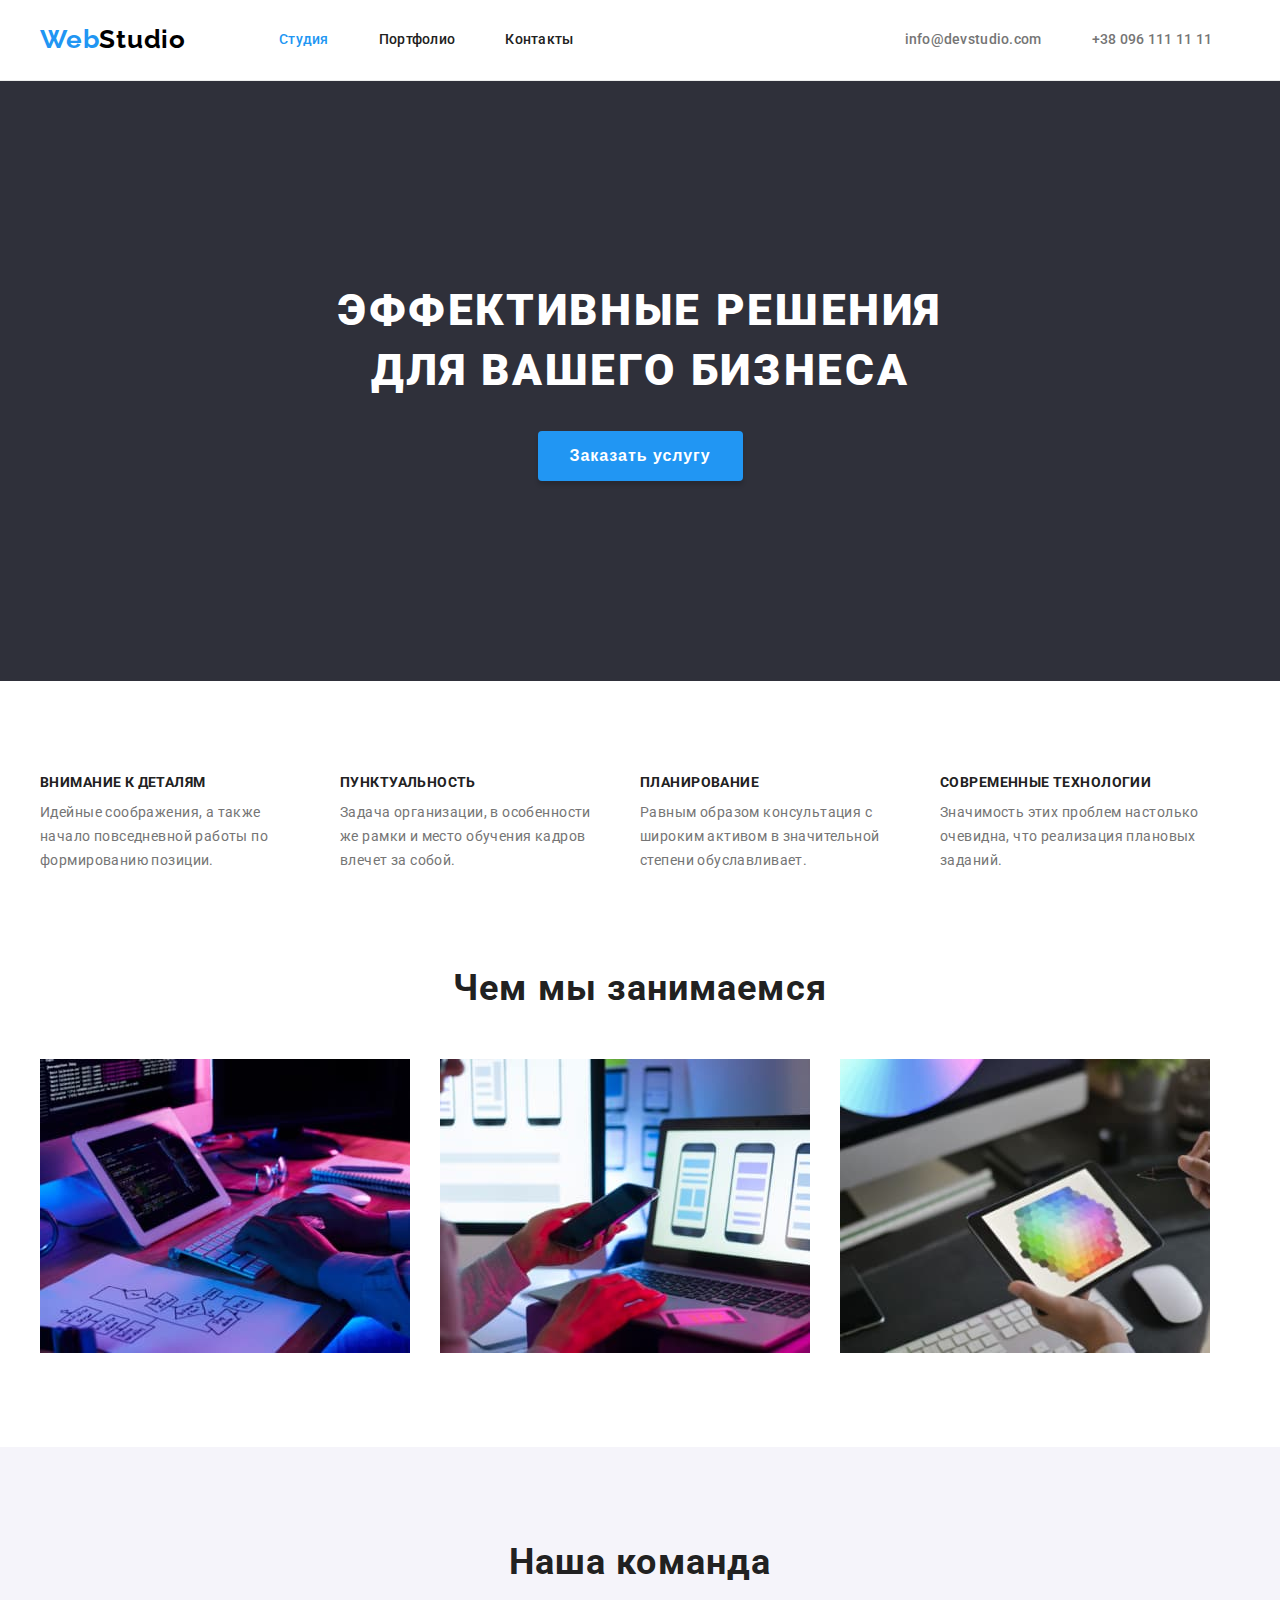
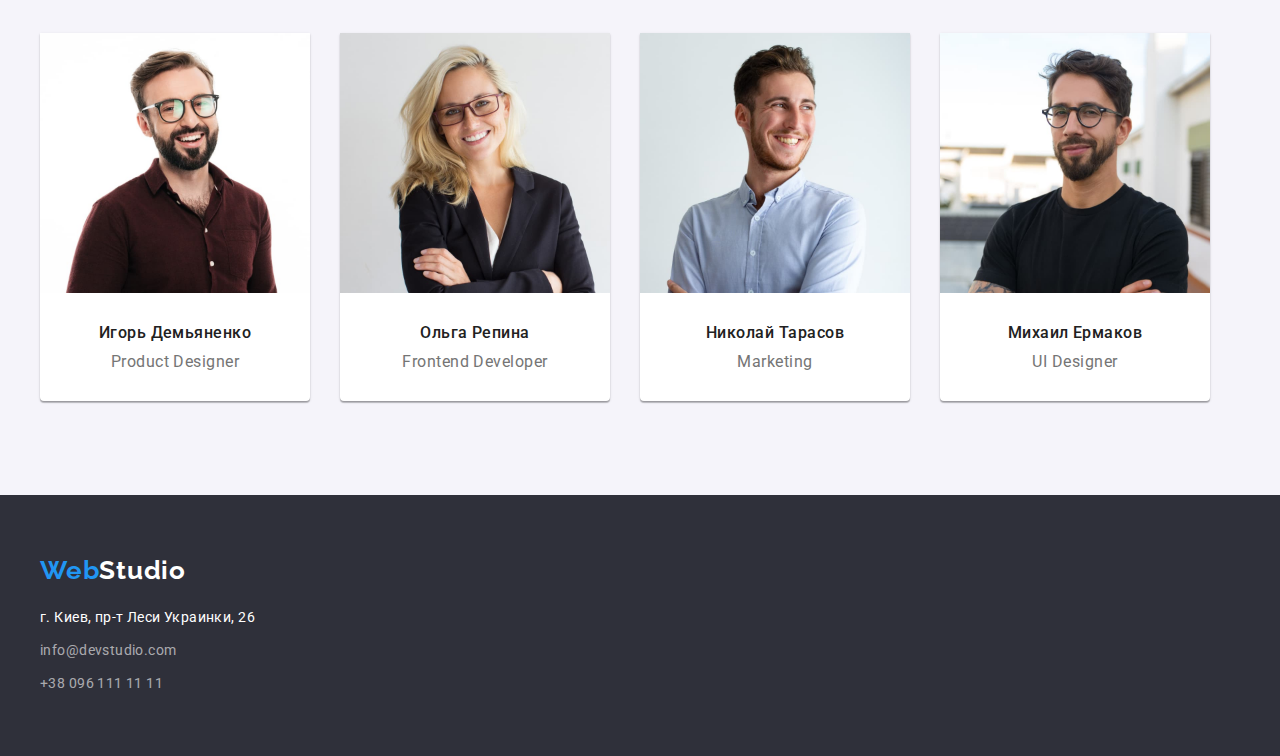
==== index.html @ 3f72c4a2 "flex" ====
<!DOCTYPE html>
<html lang="ru">
    <head>
        <meta charset="UTF-8" />
        <meta http-equiv="X-UA-Compatible" content="IE=edge" />
        <meta name="viewport" content="width=device-width, initial-scale=1.0" />
        <link rel="preconnect" href="https://fonts.googleapis.com" />
        <link rel="preconnect" href="https://fonts.gstatic.com" crossorigin />
        <link
            href="https://fonts.googleapis.com/css2?family=Raleway:wght@700&family=Roboto:wght@400;500;700;900&display=swap"
            rel="stylesheet"
        />
        <title lang="en">WebStudio</title>
        <link
            rel="stylesheet"
            href="https://cdnjs.cloudflare.com/ajax/libs/modern-normalize/1.1.0/modern-normalize.min.css"
            integrity="sha512-wpPYUAdjBVSE4KJnH1VR1HeZfpl1ub8YT/NKx4PuQ5NmX2tKuGu6U/JRp5y+Y8XG2tV+wKQpNHVUX03MfMFn9Q=="
            crossorigin="anonymous"
            referrerpolicy="no-referrer"
        />
        <link rel="stylesheet" href="./css/styles.css" />
    </head>
    <body>
        <header class="header">
            <div class="container">
                <div class="header-line">
                    <a href="./index.html" class="header-logo list"
                        >Web<span class="half-logo">Studio</span></a
                    >
                    <nav class="header-nav">
                        <ul class="header-list marker">
                            <li class="header-item">
                                <a
                                    href="./index.html"
                                    class="header-link current list"
                                    >Студия</a
                                >
                            </li>
                            <li class="header-item">
                                <a
                                    href="./portfolio.html"
                                    class="header-link list"
                                    >Портфолио</a
                                >
                            </li>
                            <li class="header-item">
                                <a href="" class="header-link list">Контакты</a>
                            </li>
                        </ul>
                    </nav>
                    <ul class="contacts-list marker">
                        <li class="contacts-item">
                            <a
                                href="mailto:info@devstudio.com"
                                class="header-mail list"
                                >info@devstudio.com</a
                            >
                        </li>
                        <li class="contacts-item">
                            <a href="tel:+380961111111" class="header-tel list"
                                >+38 096 111 11 11</a
                            >
                        </li>
                    </ul>
                </div>
            </div>
        </header>
        <main>
            <div class="banner-box">
                <section class="banner-section">
                    <h1 class="banner-title">
                        Эффективные решения для вашего бизнеса
                    </h1>
                    <button type="button" class="btn">Заказать услугу</button>
                </section>
            </div>
            <section class="hero-section">
                <div class="container">
                    <h2 class="visually-hidden">Наши преимущества</h2>
                    <ul class="hero-list marker">
                        <li class="hero-item">
                            <h3 class="hero-title">Внимание к деталям</h3>
                            <p class="hero-text">
                                Идейные соображения, а также начало повседневной
                                работы по формированию позиции.
                            </p>
                        </li>
                        <li class="hero-item">
                            <h3 class="hero-title">Пунктуальность</h3>
                            <p class="hero-text">
                                Задача организации, в особенности же рамки и
                                место обучения кадров влечет за собой.
                            </p>
                        </li>
                        <li class="hero-item">
                            <h3 class="hero-title">Планирование</h3>
                            <p class="hero-text">
                                Равным образом консультация с широким активом в
                                значительной степени обуславливает.
                            </p>
                        </li>
                        <li class="hero-item">
                            <h3 class="hero-title">Современные технологии</h3>
                            <p class="hero-text">
                                Значимость этих проблем настолько очевидна, что
                                реализация плановых заданий.
                            </p>
                        </li>
                    </ul>
                </div>
            </section>
            <section class="service-section">
                <div class="container">
                    <h2 class="service-title">Чем мы занимаемся</h2>
                    <ul class="service-list marker">
                        <li class="service-item">
                            <img
                                src="./images/action1.jpg"
                                alt="человек печатает
                        текст"
                                width="370"
                                height="294"
                            />
                        </li>
                        <li class="service-item">
                            <img
                                src="./images/action2.jpg"
                                alt="человек печатает на телефоне"
                                width="370"
                                height="294"
                            />
                        </li>
                        <li class="service-item">
                            <img
                                src="./images/action3.jpg"
                                alt="человек рисует на планшете"
                                width="370"
                                height="294"
                            />
                        </li>
                    </ul>
                </div>
            </section>
            <section class="staff-section">
                <div class="container">
                    <h2 class="staff-title">Наша команда</h2>
                    <ul class="staff-list marker">
                        <li class="staff-item">
                            <img
                                src="./images/person1.jpg"
                                alt="Игорь Демьяненко"
                                width="270"
                                height="260"
                            />
                            <h3 class="staff-agent">Игорь Демьяненко</h3>
                            <p lang="en" class="staff-position">
                                Product Designer
                            </p>
                        </li>
                        <li class="staff-item">
                            <img
                                src="./images/person2.jpg"
                                alt="Ольга Репина"
                                width="270"
                                height="260"
                            />
                            <h3 class="staff-agent">Ольга Репина</h3>
                            <p lang="en" class="staff-position">
                                Frontend Developer
                            </p>
                        </li>
                        <li class="staff-item">
                            <img
                                src="./images/person3.jpg"
                                alt="Николай Тарасов"
                                width="270"
                                height="260"
                            />
                            <h3 class="staff-agent">Николай Тарасов</h3>
                            <p lang="en" class="staff-position">Marketing</p>
                        </li>
                        <li class="staff-item">
                            <img
                                src="./images/person4.jpg"
                                alt="Михаил Ермаков"
                                width="270"
                                height="260"
                            />
                            <h3 class="staff-agent">Михаил Ермаков</h3>
                            <p lang="en" class="staff-position">UI Designer</p>
                        </li>
                    </ul>
                </div>
            </section>
        </main>
        <footer class="footer">
            <div class="container">
                <a href="./index.html" class="footer-logo list"
                    >Web<span class="f-logo">Studio</span></a
                >
                <address class="footer-address">
                    <ul class="footer-list marker">
                        <li class="footer-item">
                            <a
                                href="https://goo.gl/maps/2nXWbxgtpH25qz2GA"
                                target="_blank"
                                rel="noreferrer noopener"
                                class="footer-location list"
                                >г. Киев, пр-т Леси Украинки, 26</a
                            >
                        </li>
                        <li class="footer-item">
                            <a
                                href="mailto:info@devstudio.com"
                                class="footer-mail list"
                                >info@devstudio.com</a
                            >
                        </li>
                        <li class="footer-item">
                            <a href="tel:+380961111111" class="footer-tel list"
                                >+38 096 111 11 11</a
                            >
                        </li>
                    </ul>
                </address>
            </div>
        </footer>
    </body>
</html>
---- css/styles.css ----
:root {
    /* logo */
    --logo-first-color: #2196f3;
    --logo-second-color: #000000;
    /* header */
    --header-link-color: #212121;
    --header-contacts-color: #757575;
    /* footer */
    --footer-bg-color: #2f303a;
    --footer-logo-first-color: #2196f3;
    --footer-logo-second-color: #ffffff;
    --footer-location-color: #ffffff;
    --footer-contacts-color: rgba(255, 255, 255, 0.6);
    /* banner */
    --banner-bg-color: #2f303a;
    --banner-title-color: #ffffff;
    --btn-shadow: rgba(0, 0, 0, 0.15);
    --btn-text-color: #ffffff;
    --btn-bg-color: #2196f3;
    --btn-accent-color: #188ce8;
    /* staff */
    --staff-section-bg-color: #f5f4fa;
    --staff-item-bg-color: #ffffff;
    --staff-position-color: #757575;
    /* shadows */
    --shadow-btn-1-color: rgba(0, 0, 0, 0.1);
    --shadow-btn-2-color: rgba(0, 0, 0, 0.08);
    --staff-shadow-1-color: rgba(0, 0, 0, 0.12);
    --staff-shadow-2-color: rgba(0, 0, 0, 0.14);
    --staff-shadow-3-color: rgba(0, 0, 0, 0.2);
    /* hero */
    --hero-text-color: #757575;
    /* accent */
    --accent-color: #2196f3;
    /* -------------portfolio ----------------------*/
    /* =====buttons==== */
    --c-btn-background-color: #f5f4fa;
    --c-btn-text-color: #212121;
    --c-btn-accent: #2196f3;
    --c-btn-text-accent: #ffffff;
    /* cases */
    --case-type-color: #757575;
    /* body */
    --background-color: #ffffff;
    --body-text-color: #212121;
    --section-padding: 94px;
}
.visually-hidden {
    position: absolute;
    white-space: nowrap;
    width: 1px;
    height: 1px;
    overflow: hidden;
    border: 0;
    padding: 0;
    clip: rect(0 0 0 0);
    clip-path: inset(50%);
    margin: -1px;
}

/* reset */
p,
h1,
h2,
h3,
h4,
h5,
h6 {
    margin: 0;
}
ul {
    margin: 0;
    padding-left: 0;
}
img {
    display: block;
}
body {
    margin: 0;
    font-family: Roboto, sans-serif;
    background: var(--background-color);
    color: var(--body-text-color);
}
.list {
    text-decoration: none;
}
.marker {
    list-style-type: none;
}
.container {
    width: 1200px;
    padding-left: 15px;
    padding-right: 15px;
    margin: 0 auto;
    /* outline: 2px solid ;red */
}

/*header*/
.header {
    border-bottom: 1px solid #ececec;
}
.header-line {
    display: flex;
}

.header-list {
    display: flex;
    align-items: center;
    margin-left: 93px;
}
.header-list .header-item:not(:first-child) {
    margin-left: 50px;
}
.header-list .header-link {
    display: block;
    padding-top: 32px;
    padding-bottom: 32px;
}
.contacts-list .header-tel,
.contacts-list .header-mail {
    display: block;
    padding-top: 32px;
    /* вроде как нужно было расширить, для удобства, кнопки */
    padding-bottom: 32px;
}
.contacts-list {
    display: flex;
    margin-left: 331px;
}
.contacts-list .contacts-item + .contacts-item {
    margin-left: 50px;
}
.header-logo {
    display: block;
    font-family: 'Raleway', sans-serif;
    font-weight: 700;
    font-size: 26px;
    line-height: 1.19;
    letter-spacing: 0.03em;
    color: var(--logo-first-color);
    padding-top: 24px;
}
.half-logo {
    color: var(--logo-second-color);
}
.header-link {
    font-weight: 500;
    font-size: 14px;
    line-height: 1.14;
    letter-spacing: 0.02em;
    color: var(--header-link-color);
}
.header-nav .header-link.current {
    color: var(--accent-color);
}
.header-link:hover,
.header-link:focus,
.header-mail:hover,
.header-mail:focus,
.header-tel:hover,
.header-tel:focus {
    color: var(--accent-color);
}

.header-mail,
.header-tel {
    font-weight: 500;
    font-size: 14px;
    line-height: 1.14;
    letter-spacing: 0.02em;
    color: var(--header-contacts-color);
}
.header-mail:hover {
    color: var(--accent-color);
}
/*banner*/

.banner-box {
    background: var(--banner-bg-color);
    height: 600px;
}
.banner-section {
    padding-top: 200px;
}
.banner-title {
    font-weight: 900;
    font-size: 44px;
    line-height: 1.36;
    text-align: center;
    letter-spacing: 0.06em;
    text-transform: uppercase;
    color: var(--banner-title-color);

    max-width: 696px;
    max-height: 120px;
    margin-left: auto;
    margin-right: auto;
}
.btn:hover,
.btn:focus {
    background: var(--btn-accent-color);
}
.btn {
    font-weight: 700;
    font-size: 16px;
    line-height: 1.88;
    display: flex;
    align-items: center;
    text-align: center;
    letter-spacing: 0.06em;
    color: var(--btn-text-color);
    background: var(--btn-bg-color);
    box-shadow: 0px 4px 4px var(--btn-shadow);
    border-radius: 4px;
    cursor: pointer;
    border-style: none;

    padding: 10px 32px;
    margin-left: auto;
    margin-right: auto;
    margin-top: 30px;
}

/*hero*/
.hero-section {
    padding-top: var(--section-padding);
    padding-bottom: var(--section-padding);
}
.hero-list {
    display: flex;
}

.hero-item {
    max-width: 270px;
}

.hero-list .hero-item:not(:first-child) {
    margin-left: 30px;
}
.hero-title {
    font-weight: 700;
    font-size: 14px;
    line-height: 1.14;
    letter-spacing: 0.03em;
    text-transform: uppercase;
}
.hero-text {
    font-size: 14px;
    line-height: 1.71;
    letter-spacing: 0.03em;
    color: var(--hero-text-color);

    margin-top: 10px;
}
/* service */

.service-section {
    padding-bottom: var(--section-padding);
}
.service-title {
    font-weight: 700;
    font-size: 36px;
    line-height: 1.17;
    text-align: center;
    letter-spacing: 0.03em;
}
.service-list {
    margin-top: 50px;
    display: flex;
}
.service-list .service-item:not(:first-child) {
    margin-left: 30px;
}

/*staff*/
.staff-section {
    background: var(--staff-section-bg-color);

    padding-top: var(--section-padding);
    padding-bottom: var(--section-padding);
}
.staff-title {
    font-weight: 700;
    font-size: 36px;
    line-height: 1.17;
    text-align: center;
    letter-spacing: 0.03em;
}
.staff-list {
    margin-top: 50px;
    display: flex;
}
.staff-list .staff-item:not(:first-child) {
    margin-left: 30px;
}
.staff-item {
    background: var(--staff-item-bg-color);
    box-shadow: 0px 1px 3px var(--staff-shadow-1-color),
        0px 1px 1px var(--staff-shadow-2-color),
        0px 2px 1px var(--staff-shadow-3-color);
    border-radius: 0px 0px 4px 4px;

    padding-bottom: 30px;
}
.staff-agent {
    font-weight: 500;
    font-size: 16px;
    line-height: 1.19;
    text-align: center;
    letter-spacing: 0.03em;

    margin-top: 30px;
}
.staff-position {
    font-size: 16px;
    line-height: 1.19;
    text-align: center;
    letter-spacing: 0.03em;
    color: var(--staff-position-color);

    margin-top: 10px;
}

/*footer*/
.footer {
    background: var(--footer-bg-color);

    padding-top: 60px;
    padding-bottom: 60px;
}
.f-logo {
    color: var(--footer-logo-second-color);
}
.footer-logo {
    font-family: 'Raleway', sans-serif;
    font-weight: 700;
    font-size: 26px;
    line-height: 1.2;
    letter-spacing: 0.03em;
    color: var(--footer-logo-first-color);
}
.footer-list {
    margin-top: 20px;
}

.footer-list .footer-item:not(:first-child) {
    margin-top: 9px;
}
.footer-address {
    font-family: 'Roboto', sans-serif;
    font-style: normal;
    font-weight: 400;
}
.footer-location {
    font-size: 14px;
    line-height: 1.71;
    letter-spacing: 0.03em;
    color: var(--footer-location-color);
}
.footer-mail,
.footer-tel {
    font-size: 14px;
    line-height: 1.71;
    letter-spacing: 0.03em;
    color: var(--footer-contacts-color);
}
.footer-location:hover,
.footer-location:focus,
.footer-mail:hover,
.footer-mail:focus,
.footer-tel:hover,
.footer-tel:focus {
    color: var(--accent-color);
}
/* portfolio */
/* buttons */
.category-section {
    padding-top: var(--section-padding);
    padding-bottom: var(--section-padding);
}
.category-list {
    display: flex;
    justify-content: center;
}

.category-list .category-item:not(:first-child) {
    margin-left: 8px;
}

.c-btn {
    font-family: 'Roboto', sans-serif;
    font-style: normal;
    font-weight: 500;
    font-size: 16px;
    line-height: 1.62;
    text-align: center;
    letter-spacing: 0.03em;
    color: var(--c-btn-text-color);

    background: var(--c-btn-background-color);
    border-color: var(--c-btn-background-color);
    border-radius: 4px;
    cursor: pointer;
    border-style: none;

    padding: 6px 22px;
}
.c-btn:hover,
.c-btn:focus {
    background: var(--c-btn-accent);
    box-shadow: 0px 3px 1px var(--shadow-btn-1-color),
        0px 1px 2px var(--shadow-btn-2-color),
        0px 2px 2px var(--staff-shadow-1-color);
    border-radius: 4px;
    border-color: var(--c-btn-accent);
    color: var(--c-btn-text-accent);
}
/* projects */
.cases-list {
    display: flex;
    flex-wrap: wrap;
    margin-top: 50px;
}

.cases-list .cases-item:nth-child(3n + 2) {
    margin-left: 30px;
}
.cases-list .cases-item:nth-child(3n + 3) {
    margin-left: 30px;
}

.cases-list .cases-item:not(:nth-last-child(-n + 3)) {
    margin-bottom: 30px;
}
.cases-item {
    padding-bottom: 20px;
    box-shadow: 0px 0px 0px 1px #eee inset;
}
.case-name {
    font-style: normal;
    font-weight: 700;
    font-size: 18px;
    line-height: 2;
    letter-spacing: 0.06em;
    color: var(--case-name-color);

    margin-top: 20px;
    padding-left: 24px;
}
.case-type {
    font-size: 16px;
    line-height: 1.88;
    letter-spacing: 0.03em;
    color: var(--case-type-color);

    margin-top: 4px;
    padding-left: 24px;
}
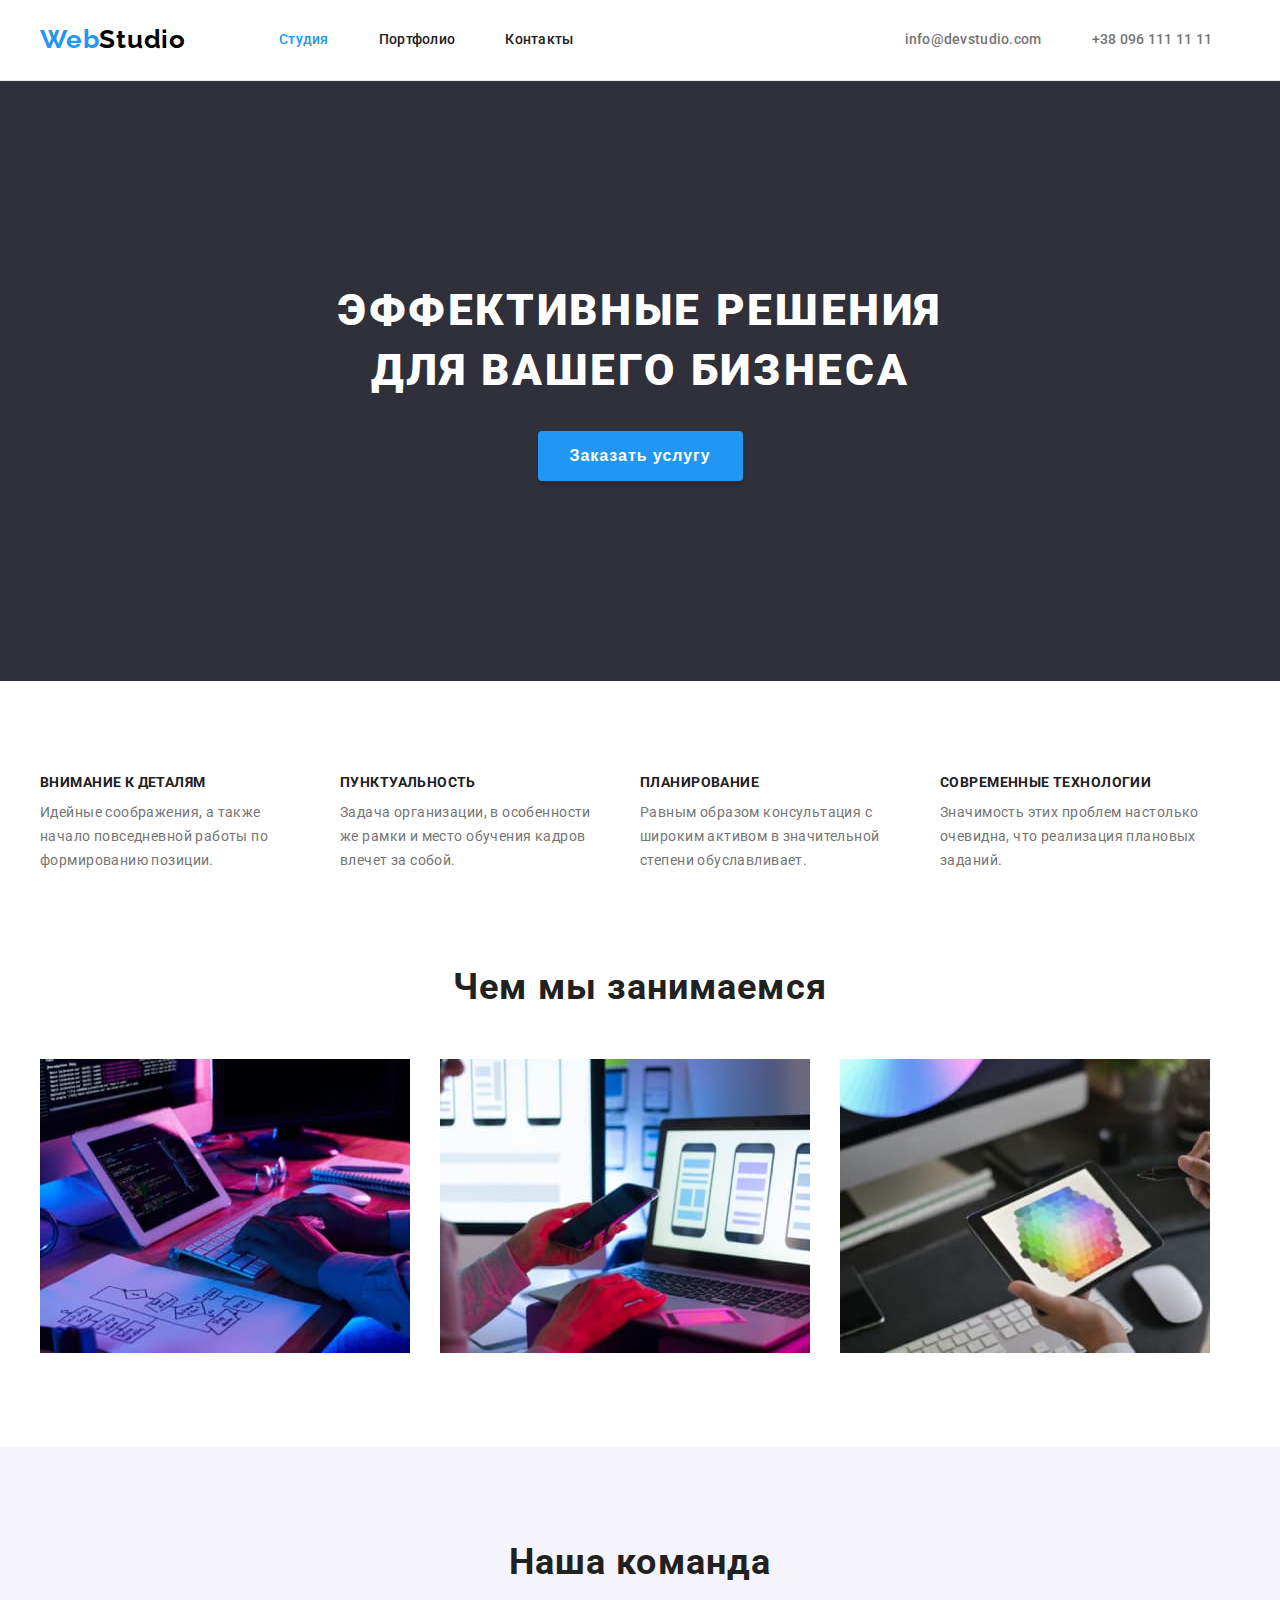
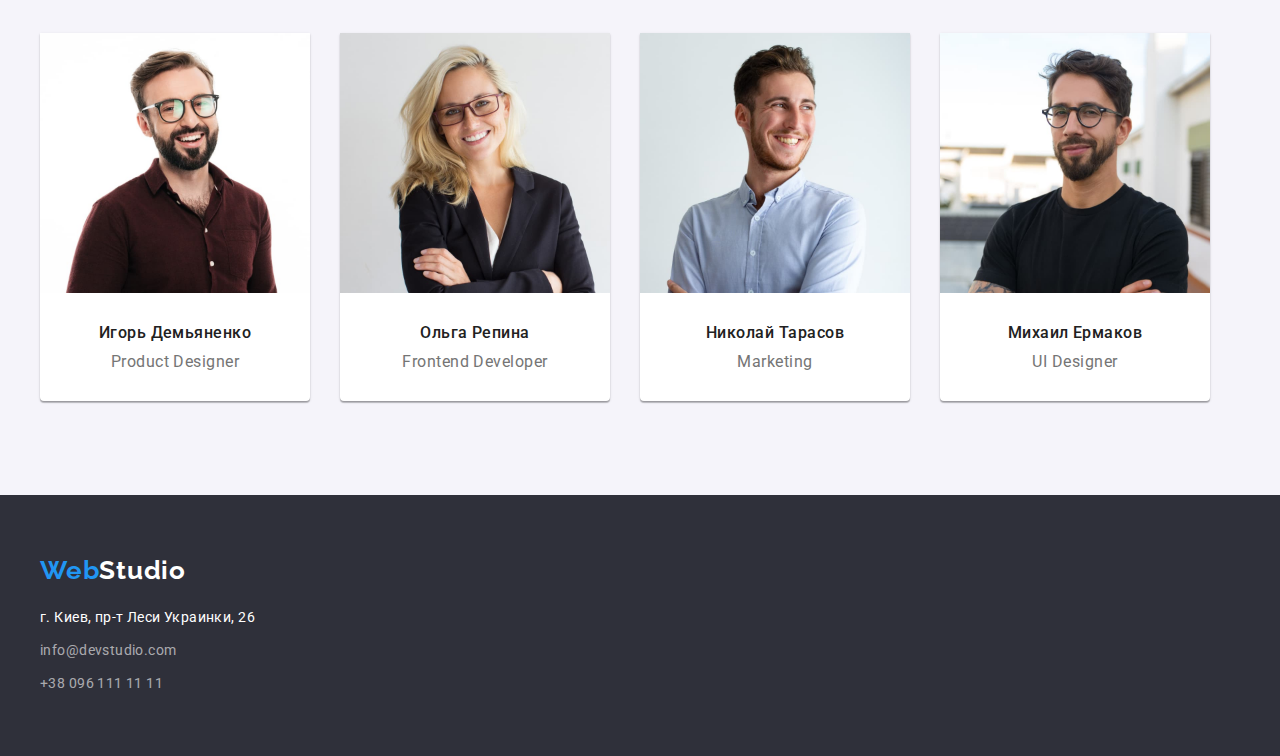
==== commit eac21928: "upd" ====
--- a/index.html
+++ b/index.html
@@ -66,14 +66,12 @@
             </div>
         </header>
         <main>
-            <div class="banner-box">
-                <section class="banner-section">
-                    <h1 class="banner-title">
-                        Эффективные решения для вашего бизнеса
-                    </h1>
-                    <button type="button" class="btn">Заказать услугу</button>
-                </section>
-            </div>
+            <section class="banner-section">
+                <h1 class="banner-title">
+                    Эффективные решения для вашего бизнеса
+                </h1>
+                <button type="button" class="btn">Заказать услугу</button>
+            </section>
             <section class="hero-section">
                 <div class="container">
                     <h2 class="visually-hidden">Наши преимущества</h2>
--- a/css/styles.css
+++ b/css/styles.css
@@ -175,12 +175,10 @@
 }
 /*banner*/
 
-.banner-box {
-    background: var(--banner-bg-color);
-    height: 600px;
-}
 .banner-section {
     padding-top: 200px;
+    padding-bottom: 200px;
+    background: var(--banner-bg-color);
 }
 .banner-title {
     font-weight: 900;
@@ -192,7 +190,6 @@
     color: var(--banner-title-color);
 
     max-width: 696px;
-    max-height: 120px;
     margin-left: auto;
     margin-right: auto;
 }
@@ -229,14 +226,13 @@
 .hero-list {
     display: flex;
 }
-
 .hero-item {
     max-width: 270px;
 }
-
 .hero-list .hero-item:not(:first-child) {
     margin-left: 30px;
 }
+
 .hero-title {
     font-weight: 700;
     font-size: 14px;
